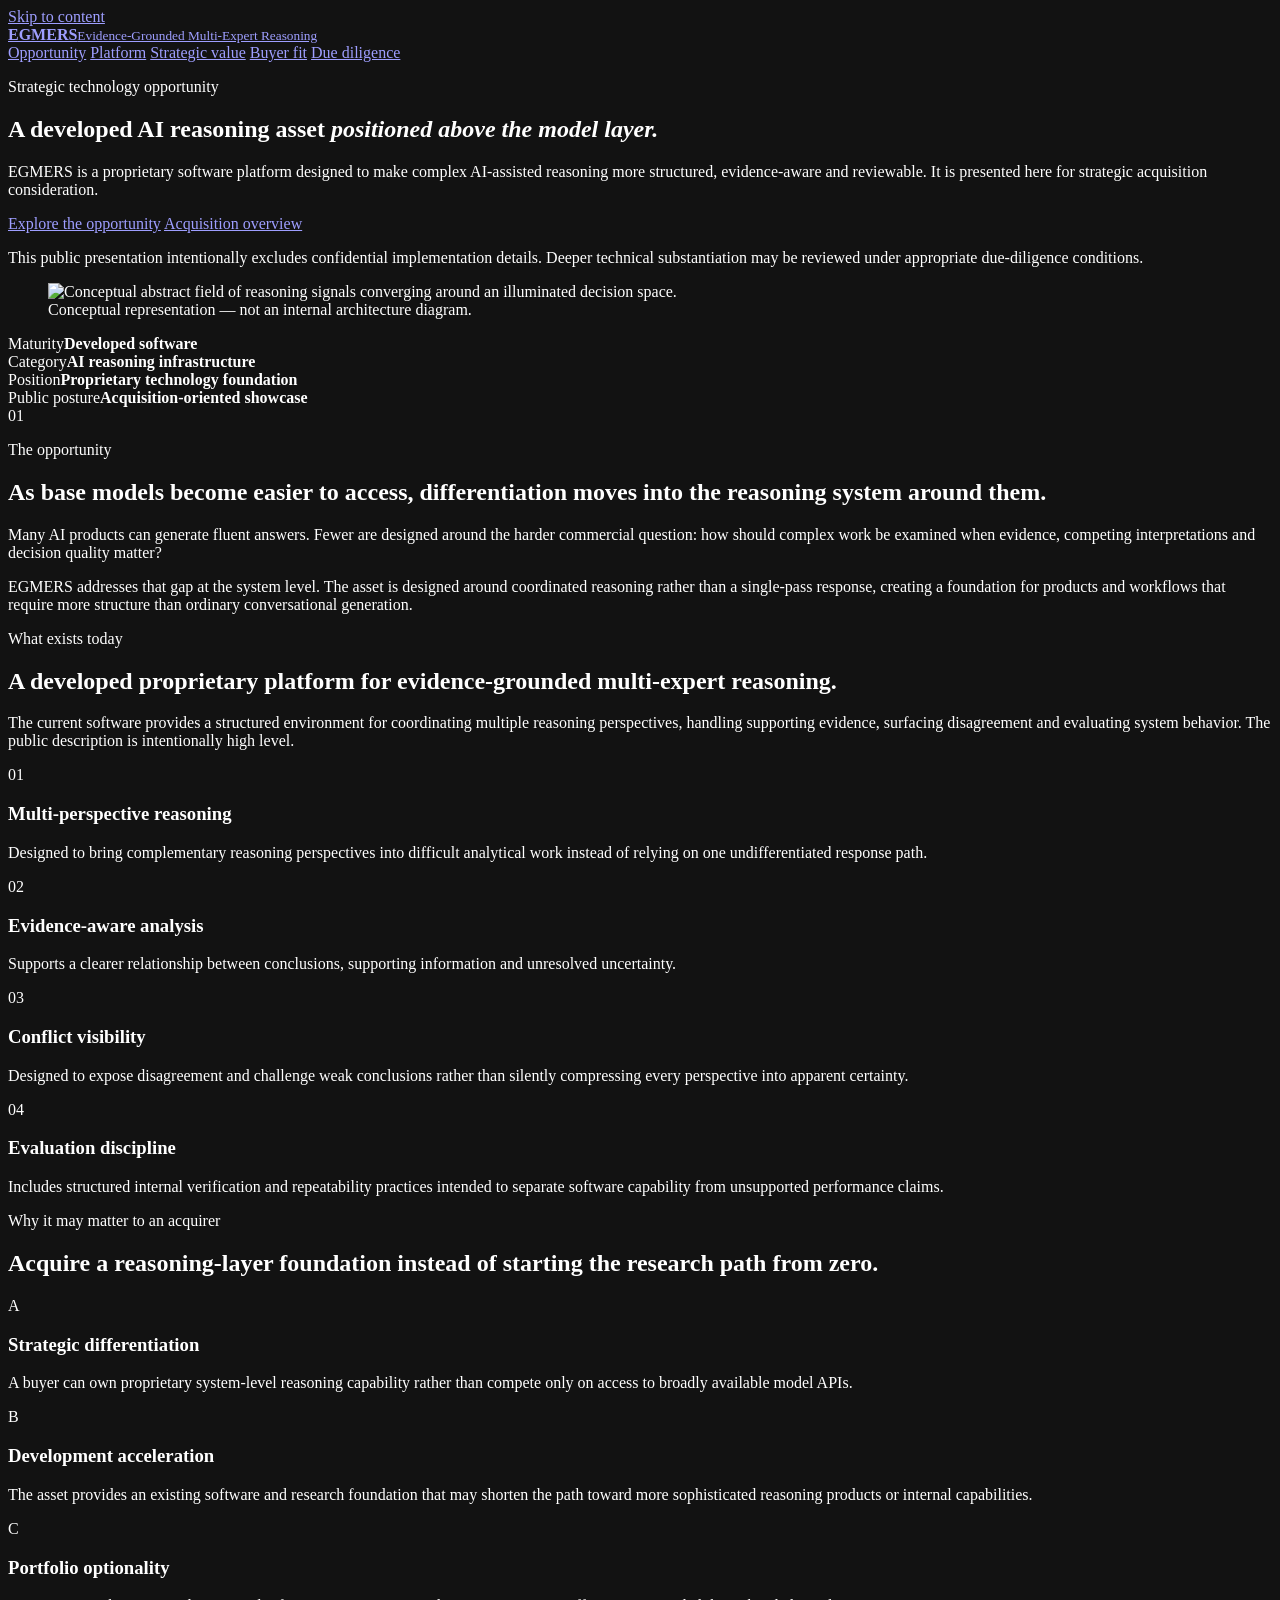
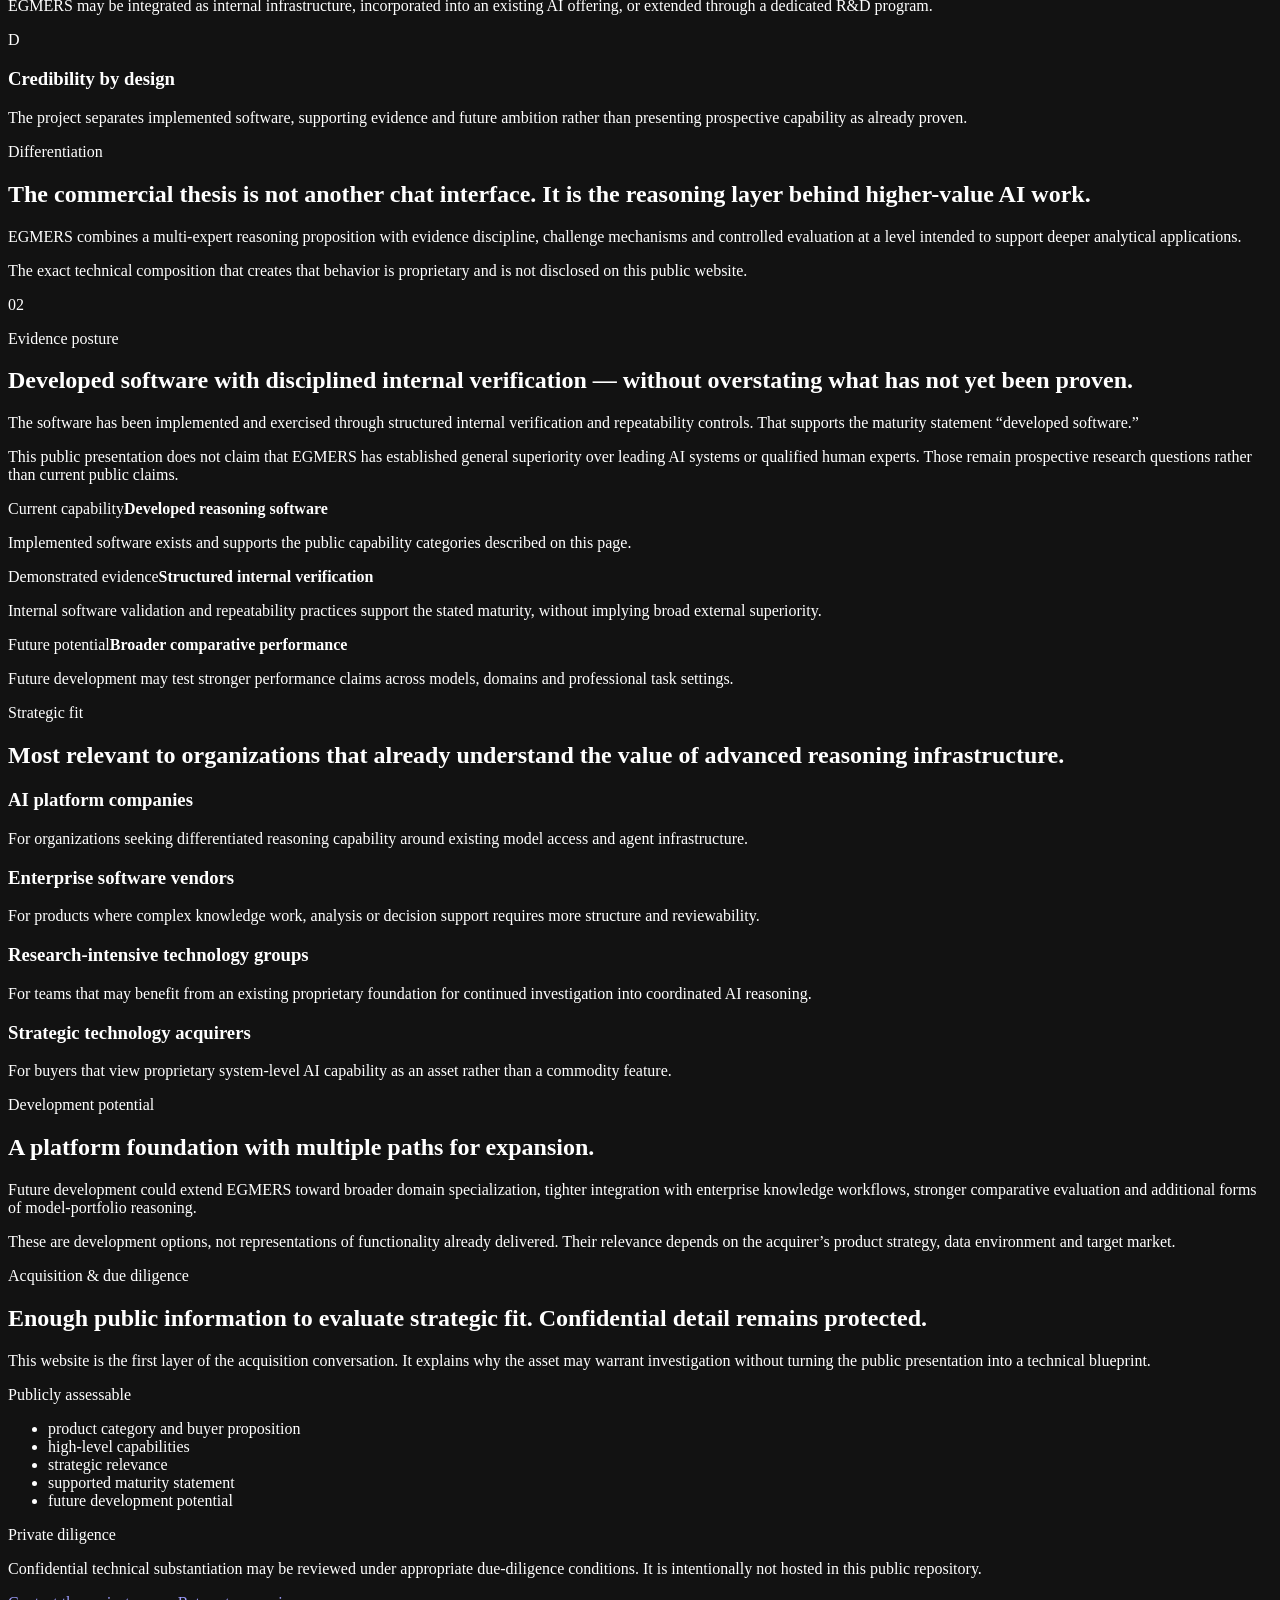
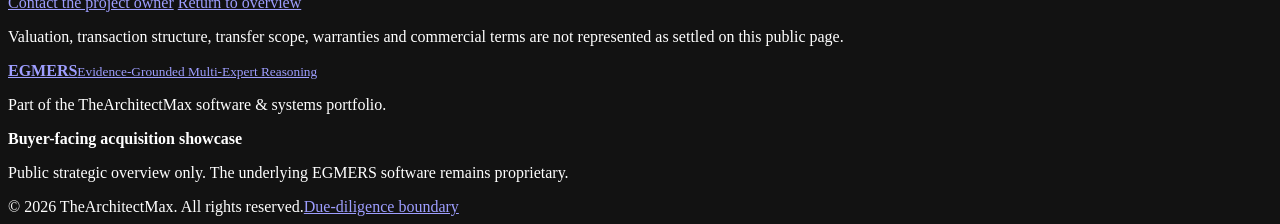
==== index.html @ ea948de1 "Add buyer-facing acquisition presentation" ====
<!doctype html>
<html lang="en">
<head>
  <meta charset="utf-8">
  <meta name="viewport" content="width=device-width, initial-scale=1">
  <title>EGMERS — Strategic AI Reasoning Acquisition Opportunity</title>
  <meta name="description" content="Buyer-facing acquisition showcase for EGMERS, a developed proprietary AI reasoning platform focused on evidence-grounded multi-expert analysis and disciplined decision support.">
  <meta name="theme-color" content="#08090b">
  <meta name="color-scheme" content="dark">
  <meta name="robots" content="index,follow">
  <link rel="canonical" href="https://thearchitect-max.github.io/TheArchitect-max-EGMERS-Website/">
  <link rel="icon" href="assets/favicon.svg" type="image/svg+xml">
  <link rel="manifest" href="site.webmanifest">
  <link rel="stylesheet" href="styles.css">
  <meta property="og:type" content="website">
  <meta property="og:title" content="EGMERS — Strategic AI Reasoning Acquisition Opportunity">
  <meta property="og:description" content="A developed proprietary AI reasoning platform presented for strategic acquisition consideration.">
  <meta property="og:url" content="https://thearchitect-max.github.io/TheArchitect-max-EGMERS-Website/">
  <meta property="og:image" content="https://thearchitect-max.github.io/TheArchitect-max-EGMERS-Website/assets/social-preview.svg">
  <meta property="og:site_name" content="EGMERS">
  <meta name="twitter:card" content="summary_large_image">
  <meta name="twitter:title" content="EGMERS — Strategic AI Reasoning Acquisition Opportunity">
  <meta name="twitter:description" content="A developed proprietary AI reasoning platform presented for strategic acquisition consideration.">
  <meta name="twitter:image" content="https://thearchitect-max.github.io/TheArchitect-max-EGMERS-Website/assets/social-preview.svg">
</head>
<body>
  <a class="skip-link" href="#main">Skip to content</a>

  <header class="site-header">
    <div class="shell header-inner">
      <a class="brand" href="#top" aria-label="EGMERS home">
        <span class="brand-mark" aria-hidden="true"></span>
        <span><strong>EGMERS</strong><small>Evidence-Grounded Multi-Expert Reasoning</small></span>
      </a>
      <nav class="site-nav" aria-label="Primary navigation">
        <a href="#opportunity">Opportunity</a>
        <a href="#platform">Platform</a>
        <a href="#value">Strategic value</a>
        <a href="#fit">Buyer fit</a>
        <a class="nav-accent" href="#diligence">Due diligence</a>
      </nav>
    </div>
  </header>

  <main id="main">
    <section class="hero" id="top" aria-labelledby="hero-title">
      <div class="hero-light hero-light--warm" aria-hidden="true"></div>
      <div class="hero-light hero-light--cool" aria-hidden="true"></div>

      <div class="shell hero-grid">
        <div class="hero-copy">
          <p class="eyebrow">Strategic technology opportunity</p>
          <h1 id="hero-title">A developed AI reasoning asset <em>positioned above the model layer.</em></h1>
          <p class="hero-lead">
            EGMERS is a proprietary software platform designed to make complex AI-assisted reasoning more structured, evidence-aware and reviewable. It is presented here for strategic acquisition consideration.
          </p>
          <div class="hero-actions">
            <a class="button button--primary" href="#opportunity">Explore the opportunity</a>
            <a class="button button--secondary" href="#diligence">Acquisition overview</a>
          </div>
          <p class="disclosure-note">
            This public presentation intentionally excludes confidential implementation details. Deeper technical substantiation may be reviewed under appropriate due-diligence conditions.
          </p>
        </div>

        <figure class="hero-visual">
          <div class="visual-shell">
            <img src="assets/public-concept-v2.svg" width="920" height="920" alt="Conceptual abstract field of reasoning signals converging around an illuminated decision space.">
          </div>
          <figcaption>Conceptual representation — not an internal architecture diagram.</figcaption>
        </figure>
      </div>

      <div class="shell fact-strip" aria-label="Public acquisition summary">
        <div><span>Maturity</span><strong>Developed software</strong></div>
        <div><span>Category</span><strong>AI reasoning infrastructure</strong></div>
        <div><span>Position</span><strong>Proprietary technology foundation</strong></div>
        <div><span>Public posture</span><strong>Acquisition-oriented showcase</strong></div>
      </div>
    </section>

    <section class="section section--opportunity" id="opportunity" aria-labelledby="opportunity-title">
      <div class="shell editorial-grid">
        <div class="section-label"><span>01</span><p>The opportunity</p></div>
        <div class="section-copy">
          <h2 id="opportunity-title">As base models become easier to access, differentiation moves into the reasoning system around them.</h2>
          <p class="lead">
            Many AI products can generate fluent answers. Fewer are designed around the harder commercial question: how should complex work be examined when evidence, competing interpretations and decision quality matter?
          </p>
          <p>
            EGMERS addresses that gap at the system level. The asset is designed around coordinated reasoning rather than a single-pass response, creating a foundation for products and workflows that require more structure than ordinary conversational generation.
          </p>
        </div>
      </div>
    </section>

    <section class="section section--platform" id="platform" aria-labelledby="platform-title">
      <div class="shell">
        <div class="section-heading">
          <p class="eyebrow">What exists today</p>
          <h2 id="platform-title">A developed proprietary platform for evidence-grounded multi-expert reasoning.</h2>
          <p>
            The current software provides a structured environment for coordinating multiple reasoning perspectives, handling supporting evidence, surfacing disagreement and evaluating system behavior. The public description is intentionally high level.
          </p>
        </div>

        <div class="capability-lines">
          <article><span>01</span><div><h3>Multi-perspective reasoning</h3><p>Designed to bring complementary reasoning perspectives into difficult analytical work instead of relying on one undifferentiated response path.</p></div></article>
          <article><span>02</span><div><h3>Evidence-aware analysis</h3><p>Supports a clearer relationship between conclusions, supporting information and unresolved uncertainty.</p></div></article>
          <article><span>03</span><div><h3>Conflict visibility</h3><p>Designed to expose disagreement and challenge weak conclusions rather than silently compressing every perspective into apparent certainty.</p></div></article>
          <article><span>04</span><div><h3>Evaluation discipline</h3><p>Includes structured internal verification and repeatability practices intended to separate software capability from unsupported performance claims.</p></div></article>
        </div>
      </div>
    </section>

    <section class="section section--value" id="value" aria-labelledby="value-title">
      <div class="shell value-layout">
        <div class="section-heading section-heading--narrow">
          <p class="eyebrow">Why it may matter to an acquirer</p>
          <h2 id="value-title">Acquire a reasoning-layer foundation instead of starting the research path from zero.</h2>
        </div>

        <div class="value-columns">
          <div class="value-item"><span class="value-index">A</span><h3>Strategic differentiation</h3><p>A buyer can own proprietary system-level reasoning capability rather than compete only on access to broadly available model APIs.</p></div>
          <div class="value-item"><span class="value-index">B</span><h3>Development acceleration</h3><p>The asset provides an existing software and research foundation that may shorten the path toward more sophisticated reasoning products or internal capabilities.</p></div>
          <div class="value-item"><span class="value-index">C</span><h3>Portfolio optionality</h3><p>EGMERS may be integrated as internal infrastructure, incorporated into an existing AI offering, or extended through a dedicated R&amp;D program.</p></div>
          <div class="value-item"><span class="value-index">D</span><h3>Credibility by design</h3><p>The project separates implemented software, supporting evidence and future ambition rather than presenting prospective capability as already proven.</p></div>
        </div>
      </div>
    </section>

    <section class="section section--difference" aria-labelledby="difference-title">
      <div class="shell difference-panel">
        <div class="difference-visual" aria-hidden="true">
          <div class="halo halo--one"></div><div class="halo halo--two"></div><div class="halo halo--three"></div><div class="core-light"></div>
        </div>
        <div class="difference-copy">
          <p class="eyebrow">Differentiation</p>
          <h2 id="difference-title">The commercial thesis is not another chat interface. It is the reasoning layer behind higher-value AI work.</h2>
          <p>EGMERS combines a multi-expert reasoning proposition with evidence discipline, challenge mechanisms and controlled evaluation at a level intended to support deeper analytical applications.</p>
          <p>The exact technical composition that creates that behavior is proprietary and is not disclosed on this public website.</p>
        </div>
      </div>
    </section>

    <section class="section section--evidence" aria-labelledby="evidence-title">
      <div class="shell editorial-grid">
        <div class="section-label"><span>02</span><p>Evidence posture</p></div>
        <div class="section-copy">
          <h2 id="evidence-title">Developed software with disciplined internal verification — without overstating what has not yet been proven.</h2>
          <p class="lead">The software has been implemented and exercised through structured internal verification and repeatability controls. That supports the maturity statement “developed software.”</p>
          <p>This public presentation does not claim that EGMERS has established general superiority over leading AI systems or qualified human experts. Those remain prospective research questions rather than current public claims.</p>

          <div class="claim-model" aria-label="Current capability, demonstrated evidence and future potential">
            <div><span>Current capability</span><strong>Developed reasoning software</strong><p>Implemented software exists and supports the public capability categories described on this page.</p></div>
            <div><span>Demonstrated evidence</span><strong>Structured internal verification</strong><p>Internal software validation and repeatability practices support the stated maturity, without implying broad external superiority.</p></div>
            <div><span>Future potential</span><strong>Broader comparative performance</strong><p>Future development may test stronger performance claims across models, domains and professional task settings.</p></div>
          </div>
        </div>
      </div>
    </section>

    <section class="section section--fit" id="fit" aria-labelledby="fit-title">
      <div class="shell">
        <div class="section-heading">
          <p class="eyebrow">Strategic fit</p>
          <h2 id="fit-title">Most relevant to organizations that already understand the value of advanced reasoning infrastructure.</h2>
        </div>
        <div class="fit-list">
          <article><h3>AI platform companies</h3><p>For organizations seeking differentiated reasoning capability around existing model access and agent infrastructure.</p></article>
          <article><h3>Enterprise software vendors</h3><p>For products where complex knowledge work, analysis or decision support requires more structure and reviewability.</p></article>
          <article><h3>Research-intensive technology groups</h3><p>For teams that may benefit from an existing proprietary foundation for continued investigation into coordinated AI reasoning.</p></article>
          <article><h3>Strategic technology acquirers</h3><p>For buyers that view proprietary system-level AI capability as an asset rather than a commodity feature.</p></article>
        </div>
      </div>
    </section>

    <section class="section section--potential" aria-labelledby="potential-title">
      <div class="shell potential-layout">
        <div><p class="eyebrow">Development potential</p><h2 id="potential-title">A platform foundation with multiple paths for expansion.</h2></div>
        <div class="potential-copy">
          <p>Future development could extend EGMERS toward broader domain specialization, tighter integration with enterprise knowledge workflows, stronger comparative evaluation and additional forms of model-portfolio reasoning.</p>
          <p>These are development options, not representations of functionality already delivered. Their relevance depends on the acquirer’s product strategy, data environment and target market.</p>
        </div>
      </div>
    </section>

    <section class="section section--diligence" id="diligence" aria-labelledby="diligence-title">
      <div class="shell diligence-panel">
        <p class="eyebrow">Acquisition &amp; due diligence</p>
        <h2 id="diligence-title">Enough public information to evaluate strategic fit. Confidential detail remains protected.</h2>
        <p class="diligence-lead">This website is the first layer of the acquisition conversation. It explains why the asset may warrant investigation without turning the public presentation into a technical blueprint.</p>

        <div class="diligence-grid">
          <div>
            <span>Publicly assessable</span>
            <ul><li>product category and buyer proposition</li><li>high-level capabilities</li><li>strategic relevance</li><li>supported maturity statement</li><li>future development potential</li></ul>
          </div>
          <div>
            <span>Private diligence</span>
            <p>Confidential technical substantiation may be reviewed under appropriate due-diligence conditions. It is intentionally not hosted in this public repository.</p>
          </div>
        </div>

        <div class="hero-actions">
          <a class="button button--primary" href="https://github.com/TheArchitect-max">Contact the project owner</a>
          <a class="button button--secondary" href="#top">Return to overview</a>
        </div>
        <p class="transaction-note">Valuation, transaction structure, transfer scope, warranties and commercial terms are not represented as settled on this public page.</p>
      </div>
    </section>
  </main>

  <footer class="site-footer">
    <div class="shell footer-grid">
      <div>
        <a class="brand brand--footer" href="#top"><span class="brand-mark" aria-hidden="true"></span><span><strong>EGMERS</strong><small>Evidence-Grounded Multi-Expert Reasoning</small></span></a>
        <p>Part of the TheArchitectMax software &amp; systems portfolio.</p>
      </div>
      <div class="footer-copy"><strong>Buyer-facing acquisition showcase</strong><p>Public strategic overview only. The underlying EGMERS software remains proprietary.</p></div>
    </div>
    <div class="shell footer-bottom"><span>© 2026 TheArchitectMax. All rights reserved.</span><a href="#diligence">Due-diligence boundary</a></div>
  </footer>
</body>
</html>
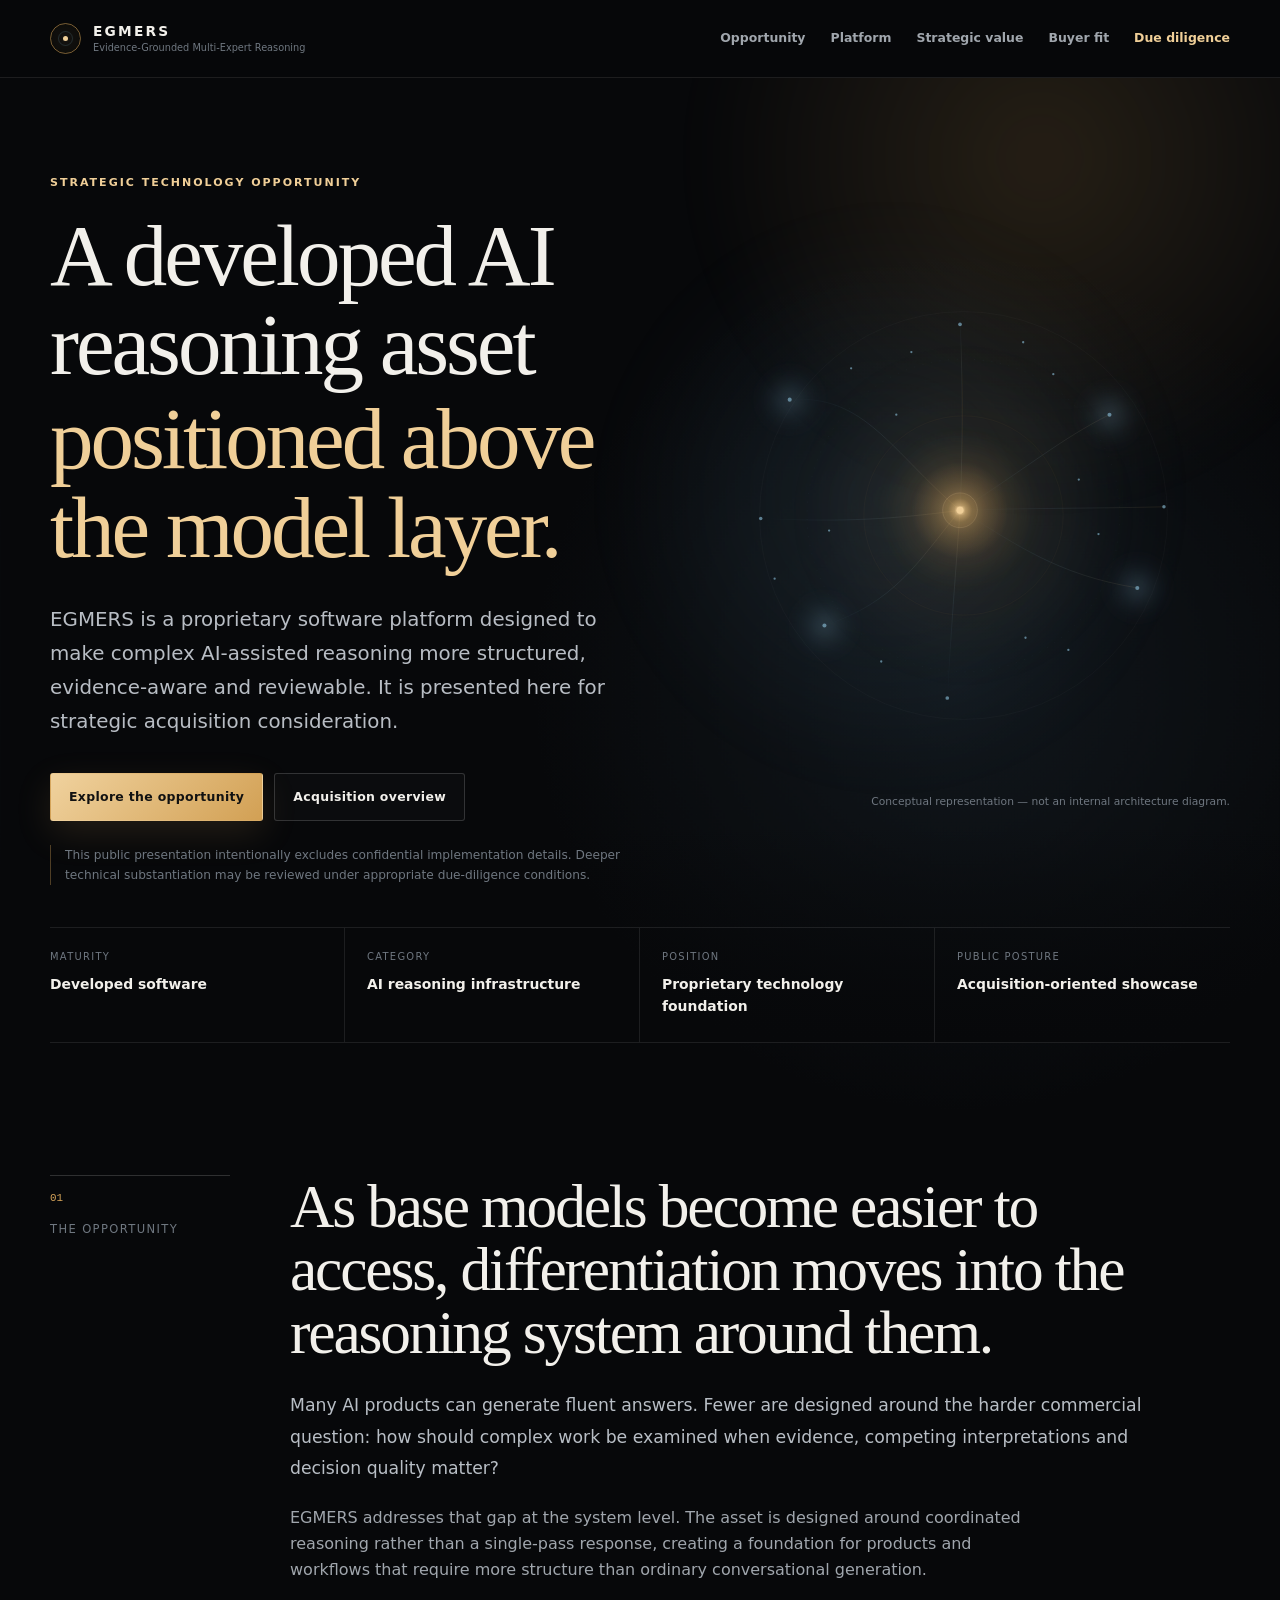
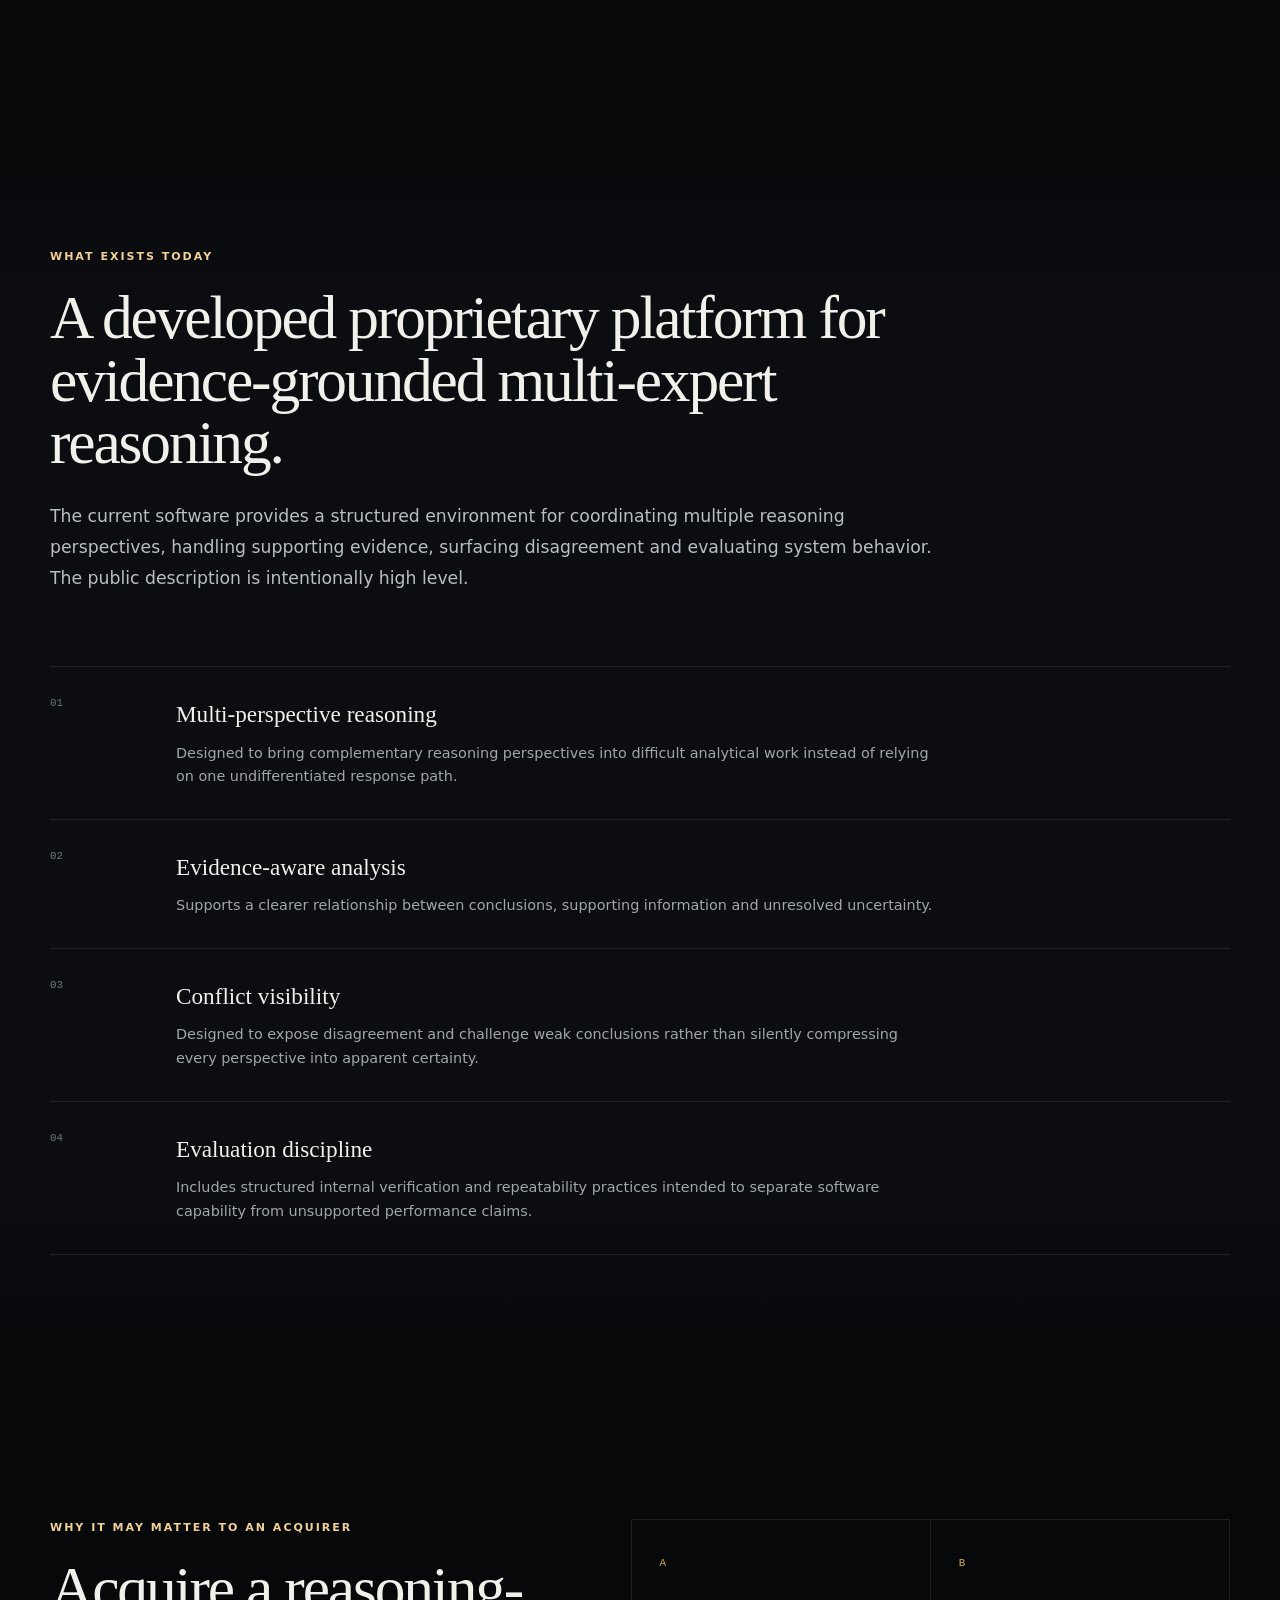
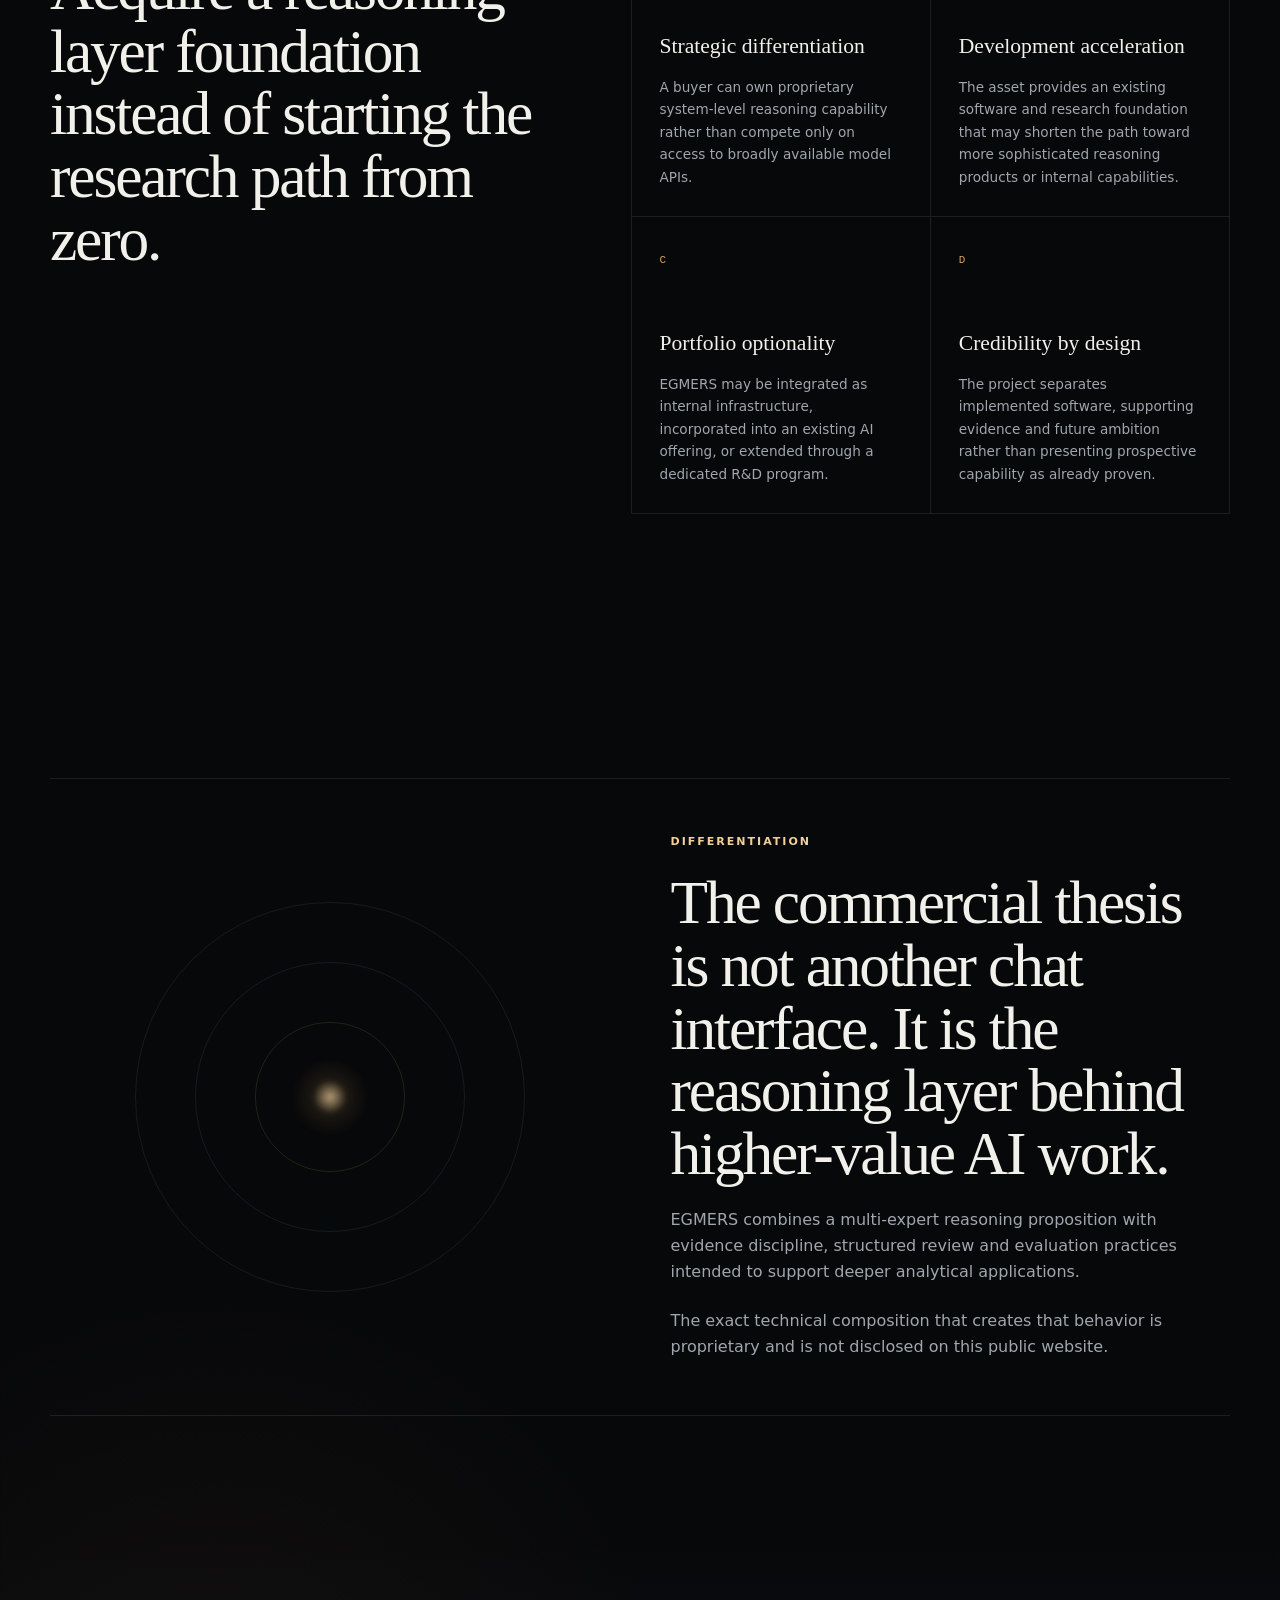
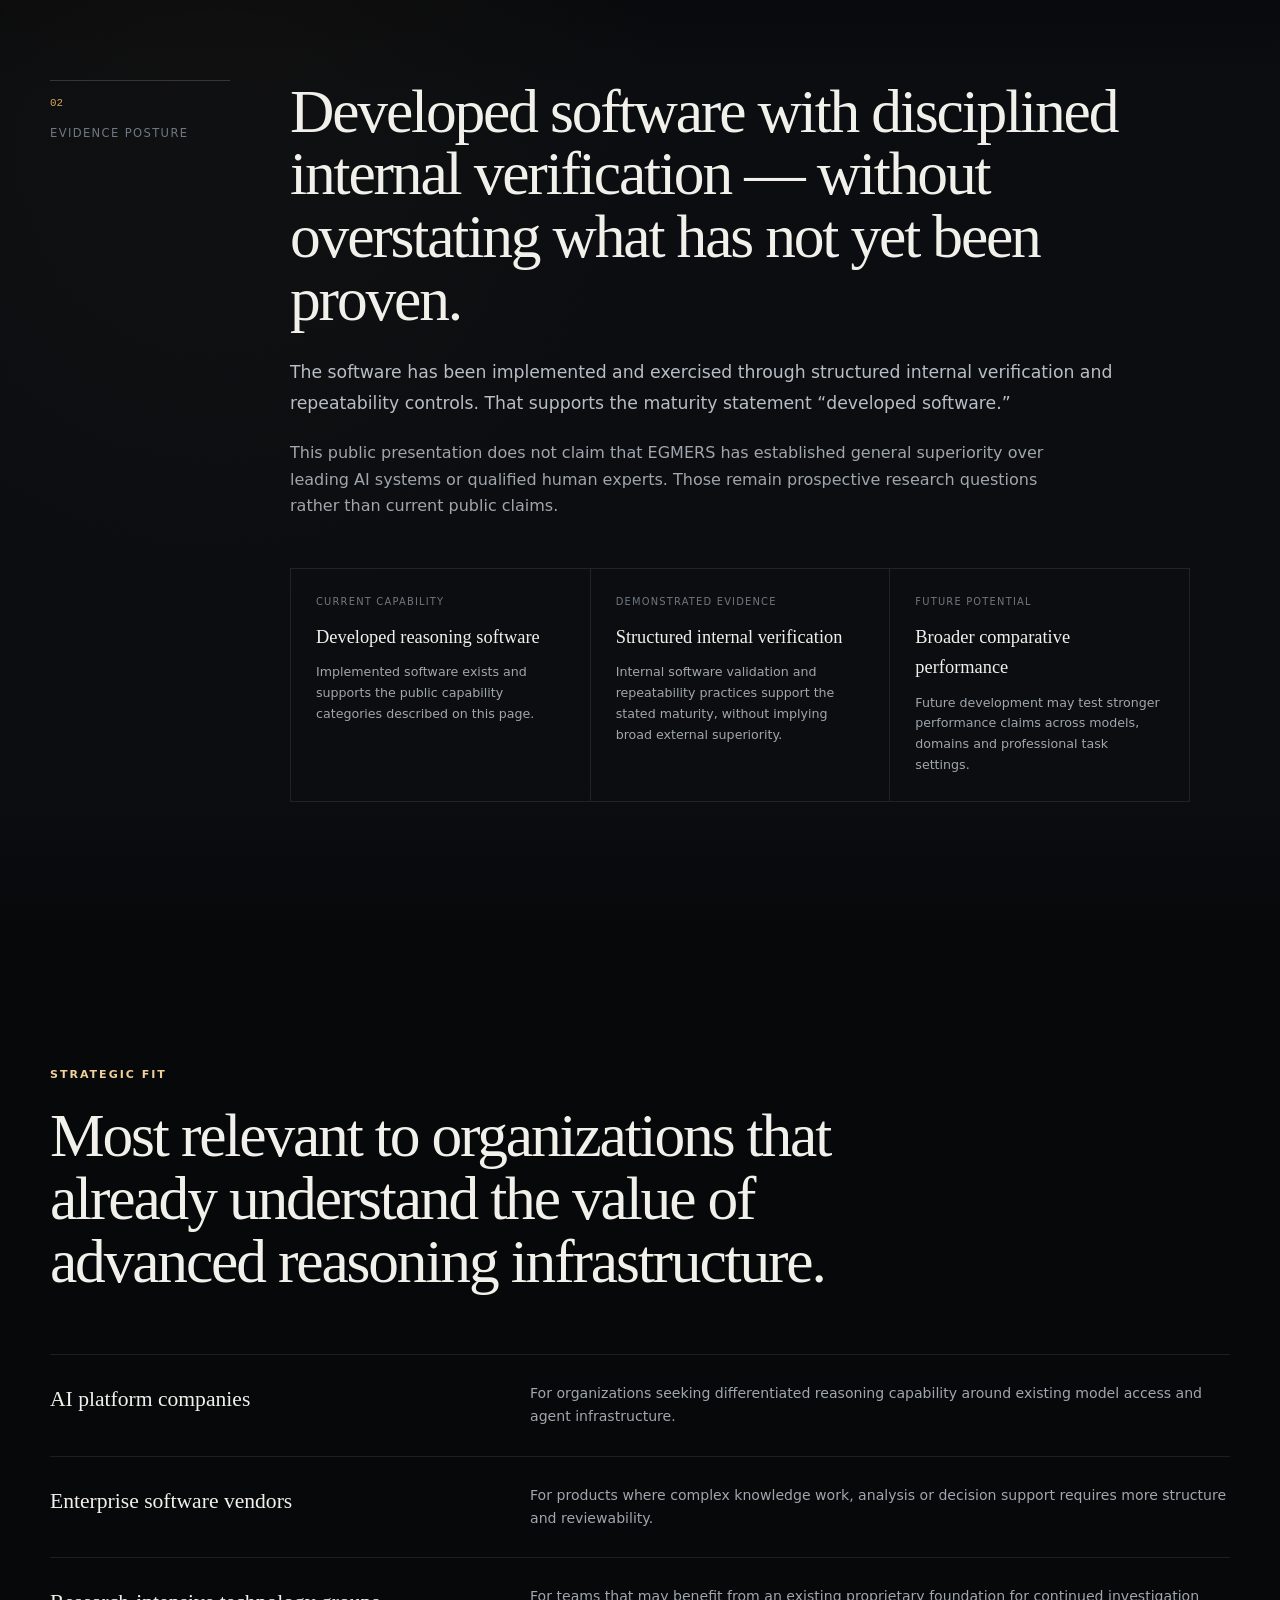
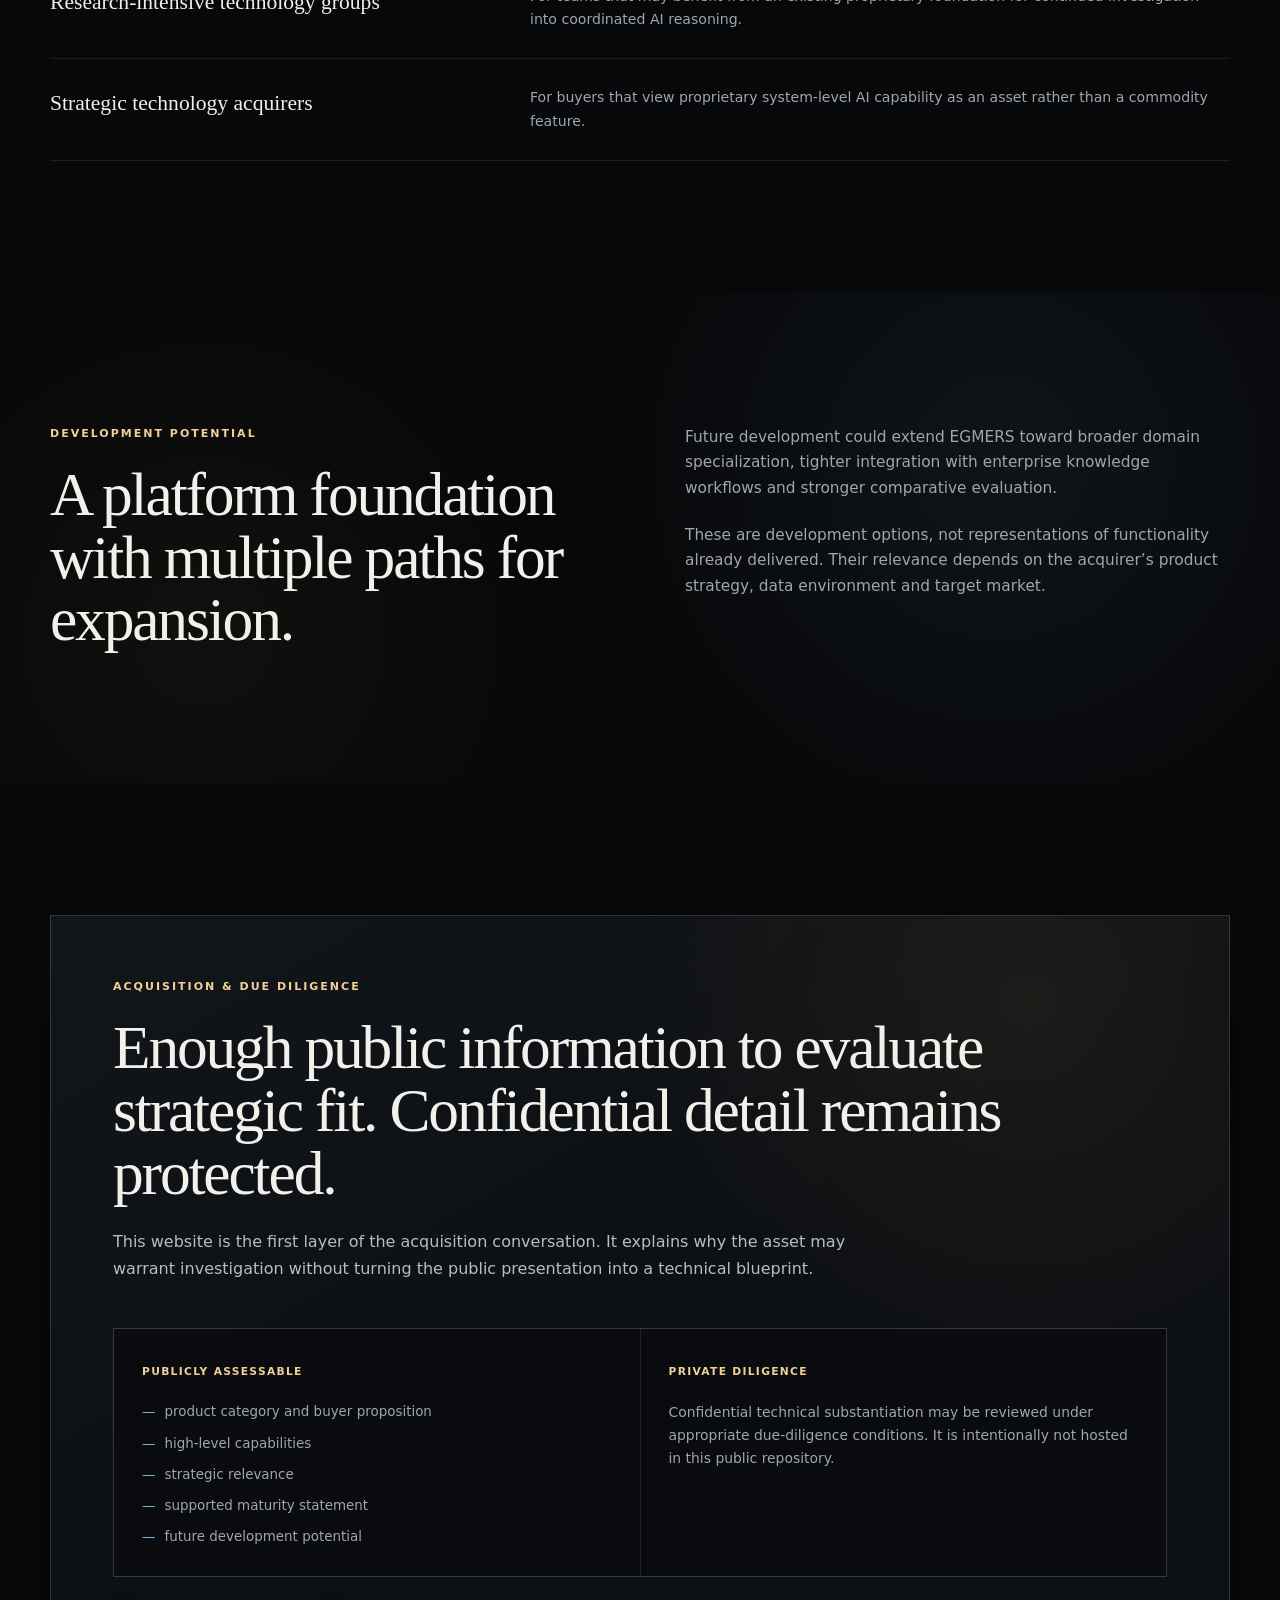
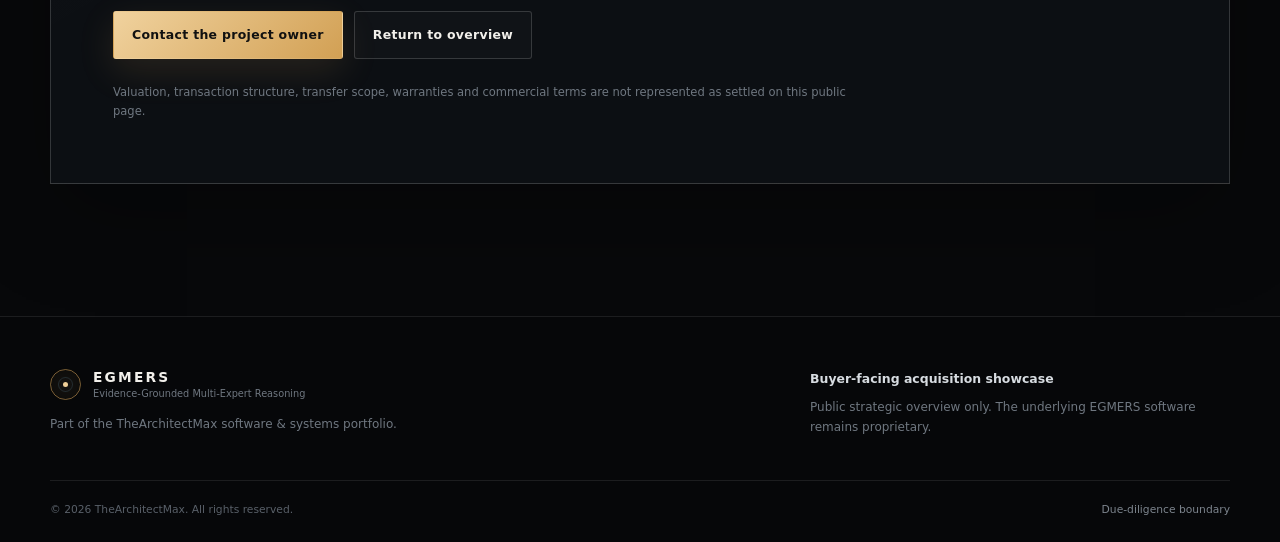
==== commit ee0c82e6: "Refine buyer-safe public language" ====
--- a/index.html
+++ b/index.html
@@ -137,7 +137,7 @@
         <div class="difference-copy">
           <p class="eyebrow">Differentiation</p>
           <h2 id="difference-title">The commercial thesis is not another chat interface. It is the reasoning layer behind higher-value AI work.</h2>
-          <p>EGMERS combines a multi-expert reasoning proposition with evidence discipline, challenge mechanisms and controlled evaluation at a level intended to support deeper analytical applications.</p>
+          <p>EGMERS combines a multi-expert reasoning proposition with evidence discipline, structured review and evaluation practices intended to support deeper analytical applications.</p>
           <p>The exact technical composition that creates that behavior is proprietary and is not disclosed on this public website.</p>
         </div>
       </div>
@@ -179,7 +179,7 @@
       <div class="shell potential-layout">
         <div><p class="eyebrow">Development potential</p><h2 id="potential-title">A platform foundation with multiple paths for expansion.</h2></div>
         <div class="potential-copy">
-          <p>Future development could extend EGMERS toward broader domain specialization, tighter integration with enterprise knowledge workflows, stronger comparative evaluation and additional forms of model-portfolio reasoning.</p>
+          <p>Future development could extend EGMERS toward broader domain specialization, tighter integration with enterprise knowledge workflows and stronger comparative evaluation.</p>
           <p>These are development options, not representations of functionality already delivered. Their relevance depends on the acquirer’s product strategy, data environment and target market.</p>
         </div>
       </div>
--- a/styles.css
+++ b/styles.css
@@ -0,0 +1,30 @@
+:root{--bg:#07080a;--bg-soft:#0c0f13;--text:#f2f0eb;--muted:#a0a6ad;--muted-2:#6f7780;--line:rgba(255,255,255,.09);--line-strong:rgba(255,255,255,.16);--amber:#d6a45a;--amber-soft:#f0cf98;--blue:#7db6d9;--shell:min(1180px,calc(100vw - 40px));--serif:Georgia,"Times New Roman",serif;--sans:Inter,ui-sans-serif,system-ui,-apple-system,BlinkMacSystemFont,"Segoe UI",sans-serif;--mono:ui-monospace,SFMono-Regular,Menlo,Consolas,monospace}
+*,*::before,*::after{box-sizing:border-box}
+html{scroll-behavior:smooth;scroll-padding-top:92px;background:var(--bg)}
+body{margin:0;min-width:320px;color:var(--text);background:radial-gradient(circle at 75% 8%,rgba(84,122,149,.13),transparent 27rem),radial-gradient(circle at 17% 58%,rgba(157,109,48,.08),transparent 29rem),var(--bg);font-family:var(--sans);line-height:1.65;overflow-x:hidden}
+a{color:inherit}img{display:block;max-width:100%}::selection{color:#0a0b0d;background:var(--amber-soft)}.shell{width:var(--shell);margin-inline:auto}
+.skip-link{position:fixed;z-index:200;top:12px;left:12px;padding:10px 14px;color:#111;background:#fff;border-radius:4px;transform:translateY(-150%)}.skip-link:focus{transform:translateY(0)}
+.site-header{position:sticky;top:0;z-index:80;height:78px;background:rgba(7,8,10,.78);border-bottom:1px solid var(--line);backdrop-filter:blur(18px)}.header-inner{height:100%;display:flex;justify-content:space-between;align-items:center;gap:30px}
+.brand{display:inline-flex;align-items:center;gap:12px;text-decoration:none}.brand-mark{position:relative;width:31px;height:31px;flex:0 0 auto;border:1px solid rgba(214,164,90,.55);border-radius:50%;box-shadow:inset 0 0 20px rgba(214,164,90,.07)}.brand-mark::before,.brand-mark::after{content:"";position:absolute;border-radius:50%}.brand-mark::before{width:5px;height:5px;left:12px;top:12px;background:var(--amber-soft);box-shadow:0 0 14px rgba(240,207,152,.75)}.brand-mark::after{inset:7px;border:1px solid rgba(125,182,217,.17)}.brand>span:last-child{display:flex;flex-direction:column;line-height:1.05}.brand strong{font-size:.86rem;letter-spacing:.16em}.brand small{margin-top:5px;color:var(--muted-2);font-size:.61rem}
+.site-nav{display:flex;align-items:center;gap:25px}.site-nav a{color:var(--muted);font-size:.78rem;font-weight:650;text-decoration:none}.site-nav a:hover,.site-nav a:focus-visible{color:var(--text)}.site-nav .nav-accent{color:var(--amber-soft)}a:focus-visible{outline:2px solid var(--amber-soft);outline-offset:4px}
+.hero{position:relative;min-height:calc(100svh - 78px);padding:96px 0 0;overflow:hidden}.hero::after{content:"";position:absolute;inset:auto 0 0;height:220px;background:linear-gradient(to bottom,transparent,var(--bg));pointer-events:none}.hero-light{position:absolute;border-radius:50%;pointer-events:none;filter:blur(24px)}.hero-light--warm{width:720px;height:720px;top:-280px;right:-120px;background:radial-gradient(circle,rgba(214,164,90,.15),transparent 68%)}.hero-light--cool{width:600px;height:600px;top:120px;right:7vw;background:radial-gradient(circle,rgba(125,182,217,.10),transparent 68%)}
+.hero-grid{position:relative;z-index:2;min-height:600px;display:grid;grid-template-columns:minmax(0,1.05fr) minmax(350px,.95fr);gap:58px;align-items:center}.eyebrow{margin:0 0 20px;color:var(--amber-soft);font-size:.69rem;font-weight:750;letter-spacing:.18em;text-transform:uppercase}
+.hero h1,.section-heading h2,.section-copy h2,.difference-copy h2,.potential-layout h2,.diligence-panel h2{margin:0;font-family:var(--serif);font-weight:400;letter-spacing:-.035em;line-height:1.02}.hero h1{max-width:760px;font-size:clamp(3.8rem,6.8vw,7rem)}.hero h1 em{display:block;margin-top:.06em;color:var(--amber-soft);font-style:normal}.hero-lead{max-width:690px;margin:30px 0 0;color:#b8bdc4;font-size:clamp(1.06rem,1.55vw,1.26rem);line-height:1.72}
+.hero-actions{display:flex;flex-wrap:wrap;gap:11px;margin-top:34px}.button{display:inline-flex;align-items:center;justify-content:center;min-height:48px;padding:0 18px;border:1px solid transparent;border-radius:3px;font-size:.78rem;font-weight:750;text-decoration:none;letter-spacing:.025em;transition:transform .18s ease,background .18s ease,border-color .18s ease}.button:hover{transform:translateY(-2px)}.button--primary{color:#111;background:linear-gradient(135deg,#f0d29e,#d2a054);box-shadow:0 12px 36px rgba(214,164,90,.14)}.button--secondary{color:var(--text);border-color:var(--line-strong);background:rgba(255,255,255,.018)}
+.disclosure-note{max-width:670px;margin:24px 0 0;padding-left:14px;color:var(--muted-2);border-left:1px solid rgba(214,164,90,.35);font-size:.76rem}.hero-visual{margin:0}.visual-shell{position:relative;width:min(100%,590px);aspect-ratio:1;margin-left:auto}.visual-shell::before{content:"";position:absolute;inset:18%;border-radius:50%;background:radial-gradient(circle,rgba(214,164,90,.11),transparent 65%);filter:blur(20px)}.visual-shell img{position:relative;z-index:2;width:100%;height:100%}.hero-visual figcaption{margin-top:11px;color:var(--muted-2);font-size:.67rem;text-align:right}
+.fact-strip{position:relative;z-index:3;display:grid;grid-template-columns:repeat(4,1fr);margin-top:42px;border-top:1px solid var(--line);border-bottom:1px solid var(--line)}.fact-strip>div{padding:21px 22px 24px;border-right:1px solid var(--line)}.fact-strip>div:first-child{padding-left:0}.fact-strip>div:last-child{border-right:0}.fact-strip span,.fact-strip strong{display:block}.fact-strip span{color:var(--muted-2);font-size:.62rem;letter-spacing:.13em;text-transform:uppercase}.fact-strip strong{margin-top:7px;font-size:.87rem}
+.section{padding:132px 0}.editorial-grid{display:grid;grid-template-columns:180px minmax(0,1fr);gap:60px}.section-label{padding-top:7px;border-top:1px solid var(--line-strong)}.section-label span{color:var(--amber);font-family:var(--mono);font-size:.68rem}.section-label p{margin:10px 0 0;color:var(--muted-2);font-size:.72rem;text-transform:uppercase;letter-spacing:.12em}.section-copy{max-width:900px}
+.section-copy h2,.section-heading h2,.difference-copy h2,.potential-layout h2,.diligence-panel h2{font-size:clamp(2.6rem,4.8vw,5rem)}.section-copy .lead,.section-heading>p:not(.eyebrow){margin:27px 0 0;color:#b8bec5;font-size:1.08rem;line-height:1.8}.section-copy>p:not(.lead){max-width:760px;margin:21px 0 0;color:var(--muted)}.section--platform,.section--evidence{background:linear-gradient(180deg,transparent,rgba(14,17,21,.58) 15%,rgba(14,17,21,.58) 85%,transparent)}.section-heading{max-width:900px}.section-heading--narrow{max-width:700px}
+.capability-lines{margin-top:72px;border-top:1px solid var(--line)}.capability-lines article{display:grid;grid-template-columns:92px minmax(0,1fr);gap:34px;padding:28px 0 30px;border-bottom:1px solid var(--line)}.capability-lines article>span{color:var(--muted-2);font-family:var(--mono);font-size:.68rem}.capability-lines h3{margin:0;font-family:var(--serif);font-size:1.45rem;font-weight:400}.capability-lines p{max-width:760px;margin:8px 0 0;color:var(--muted);font-size:.9rem}
+.value-layout{display:grid;grid-template-columns:.9fr 1.1fr;gap:90px}.value-columns{display:grid;grid-template-columns:1fr 1fr;gap:0;border-top:1px solid var(--line);border-left:1px solid var(--line)}.value-item{min-height:260px;padding:28px;border-right:1px solid var(--line);border-bottom:1px solid var(--line)}.value-index{color:var(--amber);font-family:var(--mono);font-size:.68rem}.value-item h3{margin:55px 0 11px;font-family:var(--serif);font-size:1.35rem;font-weight:400}.value-item p{margin:0;color:var(--muted);font-size:.85rem}
+.difference-panel{position:relative;min-height:620px;display:grid;grid-template-columns:.95fr 1.05fr;align-items:center;overflow:hidden;border-top:1px solid var(--line);border-bottom:1px solid var(--line)}.difference-visual{position:relative;min-height:520px}.halo,.core-light{position:absolute;left:50%;top:50%;border-radius:50%;transform:translate(-50%,-50%)}.halo{border:1px solid rgba(255,255,255,.07)}.halo--one{width:390px;height:390px}.halo--two{width:270px;height:270px;border-color:rgba(125,182,217,.11)}.halo--three{width:150px;height:150px;border-color:rgba(214,164,90,.15)}.core-light{width:80px;height:80px;background:radial-gradient(circle,rgba(240,207,152,.75),rgba(214,164,90,.10) 30%,transparent 70%);filter:blur(2px)}.difference-copy{padding:54px 0 54px 60px}.difference-copy p:not(.eyebrow){max-width:640px;margin:22px 0 0;color:var(--muted)}
+.claim-model{display:grid;grid-template-columns:repeat(3,1fr);margin-top:48px;border-top:1px solid var(--line);border-left:1px solid var(--line)}.claim-model>div{padding:25px;border-right:1px solid var(--line);border-bottom:1px solid var(--line)}.claim-model span,.claim-model strong{display:block}.claim-model span{color:var(--muted-2);font-size:.62rem;text-transform:uppercase;letter-spacing:.12em}.claim-model strong{margin-top:12px;font-family:var(--serif);font-size:1.15rem;font-weight:400}.claim-model p{margin:10px 0 0;color:var(--muted);font-size:.79rem}
+.fit-list{margin-top:62px;border-top:1px solid var(--line)}.fit-list article{display:grid;grid-template-columns:.75fr 1.25fr;gap:60px;padding:27px 0;border-bottom:1px solid var(--line)}.fit-list h3{margin:0;font-family:var(--serif);font-size:1.35rem;font-weight:400}.fit-list p{margin:0;color:var(--muted);font-size:.88rem}
+.section--potential{background:radial-gradient(circle at 78% 35%,rgba(125,182,217,.07),transparent 24rem),radial-gradient(circle at 16% 70%,rgba(214,164,90,.05),transparent 22rem)}.potential-layout{display:grid;grid-template-columns:1fr 1fr;gap:90px;align-items:start}.potential-copy p{margin:0 0 22px;color:var(--muted);font-size:.96rem}
+.diligence-panel{position:relative;overflow:hidden;padding:62px;border:1px solid var(--line-strong);background:radial-gradient(circle at 83% 10%,rgba(214,164,90,.08),transparent 25rem),linear-gradient(150deg,rgba(255,255,255,.025),transparent 50%),var(--bg-soft);box-shadow:0 30px 90px rgba(0,0,0,.28)}.diligence-panel h2{max-width:920px}.diligence-lead{max-width:760px;margin:25px 0 0;color:#b7bdc4;font-size:1rem}.diligence-grid{display:grid;grid-template-columns:1fr 1fr;gap:1px;margin-top:46px;background:var(--line);border:1px solid var(--line)}.diligence-grid>div{padding:28px;background:rgba(9,11,14,.96)}.diligence-grid span{color:var(--amber-soft);font-size:.67rem;font-weight:700;letter-spacing:.12em;text-transform:uppercase}.diligence-grid ul{display:grid;gap:9px;padding:0;margin:18px 0 0;list-style:none}.diligence-grid li{color:var(--muted);font-size:.84rem}.diligence-grid li::before{content:"—";margin-right:9px;color:var(--blue)}.diligence-grid p{margin:18px 0 0;color:var(--muted);font-size:.87rem}.transaction-note{max-width:760px;margin:24px 0 0;color:var(--muted-2);font-size:.72rem}
+.site-footer{padding:52px 0 24px;border-top:1px solid var(--line);background:#060709}.footer-grid{display:grid;grid-template-columns:1fr 1fr;gap:70px}.brand--footer{margin-bottom:15px}.footer-grid>div>p,.footer-copy p{max-width:420px;margin:0;color:var(--muted-2);font-size:.75rem}.footer-copy{justify-self:end;max-width:480px}.footer-copy strong{display:block;margin-bottom:8px;color:#d7dce1;font-size:.78rem}.footer-bottom{display:flex;justify-content:space-between;gap:24px;margin-top:42px;padding-top:20px;color:#596069;border-top:1px solid var(--line);font-size:.67rem}.footer-bottom a{color:#7d858e;text-decoration:none}
+@media(max-width:1020px){:root{--shell:min(100% - 34px,920px)}.site-nav{gap:15px}.hero-grid{grid-template-columns:1fr;min-height:0}.hero-visual{width:min(100%,650px);margin-inline:auto}.visual-shell{margin-inline:auto}.fact-strip{grid-template-columns:1fr 1fr}.fact-strip>div:nth-child(2){border-right:0}.fact-strip>div:nth-child(-n+2){border-bottom:1px solid var(--line)}.fact-strip>div:nth-child(3){padding-left:0}.value-layout,.difference-panel,.potential-layout{grid-template-columns:1fr;gap:48px}.difference-copy{padding:20px 0 60px}.difference-visual{min-height:420px}}
+@media(max-width:760px){:root{--shell:min(100% - 28px,680px)}html{scroll-padding-top:120px}.site-header{position:static;height:auto;padding:17px 0}.header-inner{align-items:flex-start;flex-direction:column;gap:16px}.site-nav{width:100%;flex-wrap:wrap;gap:8px 14px}.hero{min-height:auto;padding-top:58px}.hero h1{font-size:clamp(3rem,14.2vw,5rem)}.hero-lead{font-size:1rem}.hero-actions{flex-direction:column;align-items:stretch}.button{width:100%}.fact-strip{grid-template-columns:1fr}.fact-strip>div{padding:17px 0;border-right:0;border-bottom:1px solid var(--line)}.fact-strip>div:last-child{border-bottom:0}.section{padding:92px 0}.editorial-grid{grid-template-columns:1fr;gap:30px}.section-label{max-width:180px}.section-copy h2,.section-heading h2,.difference-copy h2,.potential-layout h2,.diligence-panel h2{font-size:clamp(2.3rem,10vw,4rem)}.capability-lines article{grid-template-columns:48px 1fr;gap:14px}.value-columns,.claim-model,.diligence-grid{grid-template-columns:1fr}.fit-list article{grid-template-columns:1fr;gap:10px}.difference-visual{min-height:330px}.halo--one{width:280px;height:280px}.halo--two{width:200px;height:200px}.halo--three{width:115px;height:115px}.diligence-panel{padding:34px 24px}.footer-grid{grid-template-columns:1fr;gap:30px}.footer-copy{justify-self:start}.footer-bottom{flex-direction:column;gap:8px}}
+@media(max-width:430px){.brand small{display:none}.hero h1{font-size:2.85rem}}
+@media(prefers-reduced-motion:reduce){html{scroll-behavior:auto}*,*::before,*::after{scroll-behavior:auto!important;transition-duration:.01ms!important;animation-duration:.01ms!important;animation-iteration-count:1!important}}
+@media(prefers-contrast:more){:root{--muted:#c1c6cc;--muted-2:#a6adb5;--line:rgba(255,255,255,.18);--line-strong:rgba(255,255,255,.30)}}
